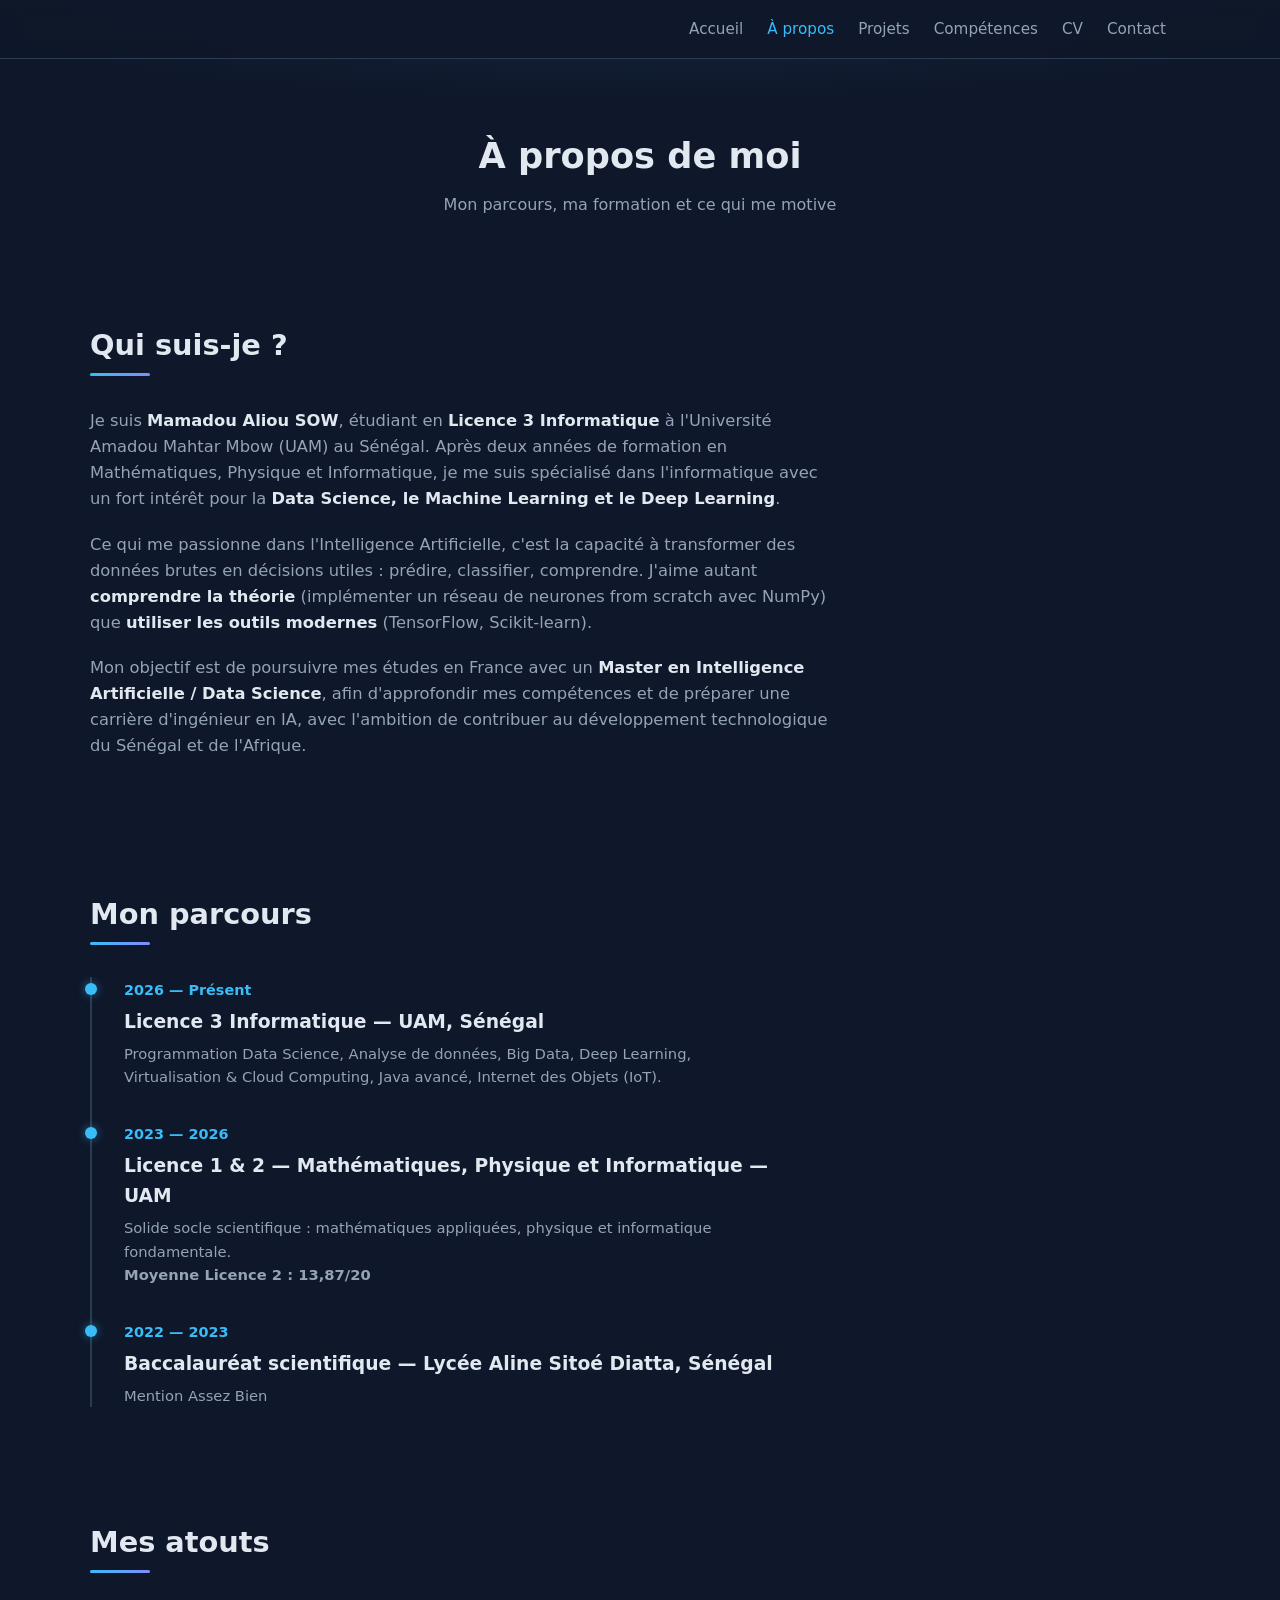
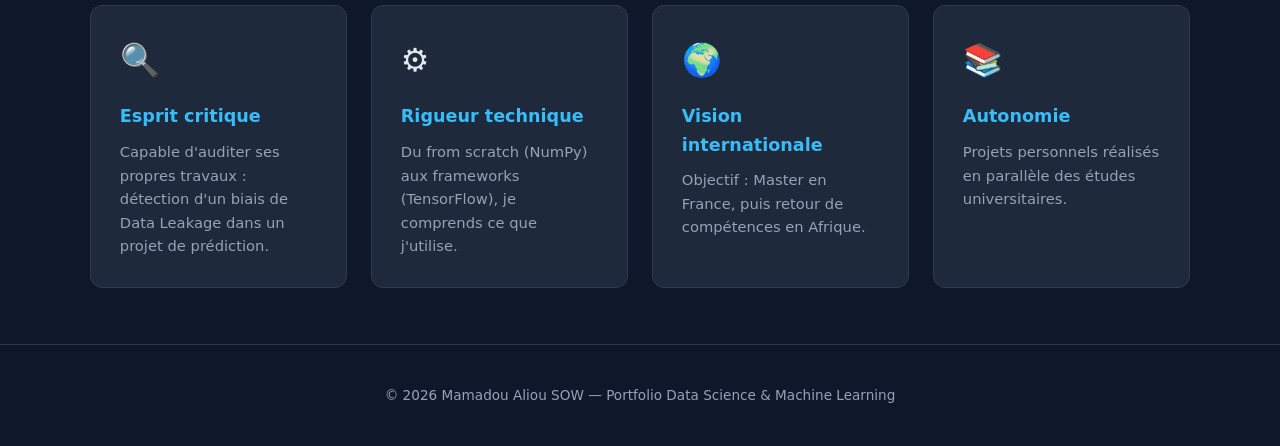
==== apropos.html @ 8566326d "Add files via upload Depot portfolio" ====
<!DOCTYPE html>
<html lang="fr">
<head>
<meta charset="UTF-8">
<meta name="viewport" content="width=device-width, initial-scale=1.0">
<title>À propos — Mamadou Aliou SOW</title>
<link rel="stylesheet" href="style.css">
</head>
<body>

<nav>
  <div class="nav-inner">
    <a href="index.html" class="logo"></a>
    <button class="burger" id="burger">☰</button>
    <ul class="nav-links" id="navLinks">
      <li><a href="index.html">Accueil</a></li>
      <li><a href="apropos.html">À propos</a></li>
      <li><a href="projets.html">Projets</a></li>
      <li><a href="competences.html">Compétences</a></li>
      <li><a href="cv.html">CV</a></li>
      <li><a href="contact.html">Contact</a></li>
    </ul>
  </div>
</nav>

<header class="page-hero">
  <h1>À propos de moi</h1>
  <p>Mon parcours, ma formation et ce qui me motive</p>
</header>

<section>
  <div class="section-inner">
    <h2 class="section-title">Qui suis-je ?</h2>
    <div class="about-text">
      <p>
        Je suis <strong>Mamadou Aliou SOW</strong>, étudiant en <strong>Licence 3 Informatique</strong>
        à l'Université Amadou Mahtar Mbow (UAM) au Sénégal. Après deux années de formation en
        Mathématiques, Physique et Informatique, je me suis spécialisé dans l'informatique
        avec un fort intérêt pour la <strong>Data Science, le Machine Learning et le Deep Learning</strong>.
      </p>
      <p>
        Ce qui me passionne dans l'Intelligence Artificielle, c'est la capacité à transformer
        des données brutes en décisions utiles : prédire, classifier, comprendre. J'aime autant
        <strong>comprendre la théorie</strong> (implémenter un réseau de neurones from scratch avec NumPy)
        que <strong>utiliser les outils modernes</strong> (TensorFlow, Scikit-learn).
      </p>
      <p>
        Mon objectif est de poursuivre mes études en France avec un
        <strong>Master en Intelligence Artificielle / Data Science</strong>, afin d'approfondir
        mes compétences et de préparer une carrière d'ingénieur en IA, avec l'ambition de
        contribuer au développement technologique du Sénégal et de l'Afrique.
      </p>
    </div>
  </div>
</section>

<section>
  <div class="section-inner">
    <h2 class="section-title">Mon parcours</h2>
    <div class="timeline">
      <div class="timeline-item">
        <span class="date">2026 — Présent</span>
        <h3>Licence 3 Informatique — UAM, Sénégal</h3>
        <p>Programmation Data Science, Analyse de données, Big Data, Deep Learning,
        Virtualisation & Cloud Computing, Java avancé, Internet des Objets (IoT).</p>
      </div>
      <div class="timeline-item">
        <span class="date">2023 — 2026</span>
        <h3>Licence 1 & 2 — Mathématiques, Physique et Informatique — UAM</h3>
        <p>Solide socle scientifique : mathématiques appliquées, physique et informatique fondamentale.</p>
        <p class="note">Moyenne Licence 2 : 13,87/20</p>
      </div>
      <div class="timeline-item">
        <span class="date">2022 — 2023</span>
        <h3>Baccalauréat scientifique — Lycée Aline Sitoé Diatta, Sénégal</h3>
        <p>Mention Assez Bien</p>
      </div>
    </div>
  </div>
</section>

<section>
  <div class="section-inner">
    <h2 class="section-title">Mes atouts</h2>
    <div class="grid-4">
      <div class="card">
        <div class="icon">🔍</div>
        <h3>Esprit critique</h3>
        <p>Capable d'auditer ses propres travaux : détection d'un biais de Data Leakage dans un projet de prédiction.</p>
      </div>
      <div class="card">
        <div class="icon">⚙️</div>
        <h3>Rigueur technique</h3>
        <p>Du from scratch (NumPy) aux frameworks (TensorFlow), je comprends ce que j'utilise.</p>
      </div>
      <div class="card">
        <div class="icon">🌍</div>
        <h3>Vision internationale</h3>
        <p>Objectif : Master en France, puis retour de compétences en Afrique.</p>
      </div>
      <div class="card">
        <div class="icon">📚</div>
        <h3>Autonomie</h3>
        <p>Projets personnels réalisés en parallèle des études universitaires.</p>
      </div>
    </div>
  </div>
</section>

<footer>© 2026 Mamadou Aliou SOW — Portfolio Data Science & Machine Learning</footer>
<script src="script.js"></script>
</body>
</html>
---- style.css ----
:root {
  --bg: #0f172a;
  --bg-card: #1e293b;
  --bg-soft: #162032;
  --text: #e2e8f0;
  --text-muted: #94a3b8;
  --accent: #38bdf8;
  --accent-2: #818cf8;
  --success: #4ade80;
  --border: #2b3b52;
}
* { margin: 0; padding: 0; box-sizing: border-box; }
html { scroll-behavior: smooth; }
body {
  font-family: 'Segoe UI', system-ui, -apple-system, sans-serif;
  background: var(--bg); color: var(--text); line-height: 1.6;
}

/* ===== NAVBAR ===== */
nav {
  position: fixed; top: 0; width: 100%; z-index: 100;
  background: rgba(15, 23, 42, 0.88); backdrop-filter: blur(10px);
  border-bottom: 1px solid var(--border);
}
.nav-inner {
  max-width: 1100px; margin: 0 auto; padding: 1rem 1.5rem;
  display: flex; justify-content: space-between; align-items: center;
}
.logo { font-weight: 700; font-size: 1.1rem; color: var(--accent); text-decoration: none; }
.nav-links { display: flex; gap: 1.5rem; list-style: none; }
.nav-links a { color: var(--text-muted); text-decoration: none; font-size: 0.95rem; transition: color .2s; }
.nav-links a:hover, .nav-links a.active { color: var(--accent); }
.burger { display: none; background: none; border: none; color: var(--text); font-size: 1.5rem; cursor: pointer; }

/* ===== HERO ACCUEIL ===== */
.hero {
  min-height: 100vh; display: flex; align-items: center;
  background:
    radial-gradient(ellipse 80% 50% at 20% -10%, rgba(56, 189, 248, .15), transparent),
    radial-gradient(ellipse 60% 40% at 90% 90%, rgba(129, 140, 248, .12), transparent);
  padding: 7rem 1.5rem 3rem;
}
.hero-inner { max-width: 1100px; margin: 0 auto; display: flex; align-items: center; gap: 4rem; }
.hero-content { flex: 1; }
.hero-photo { flex-shrink: 0; text-align: center; }
.hero-photo img {
  width: 340px; height: 340px;          /* ← 280px devient 340px */
  border-radius: 50%; object-fit: cover;
  object-position: 50% 20%;
  border: 4px solid var(--accent);
  box-shadow: 0 0 40px rgba(56, 189, 248, .3);
}
.hero-tag { color: var(--accent); font-weight: 600; letter-spacing: 2px; text-transform: uppercase; font-size: 0.85rem; }
.hero h1 { font-size: clamp(2rem, 5vw, 3.2rem); margin: 0.5rem 0; line-height: 1.15; }
.hero h1 span { color: var(--accent); }
.hero p.lead { color: var(--text-muted); max-width: 620px; font-size: 1.05rem; margin: 1rem 0 2rem; }
.stats { display: flex; gap: 2.5rem; flex-wrap: wrap; margin: 2.5rem 0; }
.stat b { display: block; font-size: 1.8rem; color: var(--accent); }
.stat span { color: var(--text-muted); font-size: 0.85rem; }

/* ===== BOUTONS ===== */
.btn {
  display: inline-block; padding: 0.8rem 1.6rem; border-radius: 8px;
  text-decoration: none; font-weight: 600; transition: transform .2s, box-shadow .2s;
}
.btn-primary { background: linear-gradient(135deg, var(--accent), var(--accent-2)); color: #0f172a; }
.btn-outline { border: 1px solid var(--accent); color: var(--accent); margin-left: 1rem; }
.btn:hover { transform: translateY(-3px); box-shadow: 0 10px 25px rgba(56, 189, 248, .25); }

/* ===== PAGES INTERNES ===== */
.page-hero {
  padding: 8rem 1.5rem 3rem; text-align: center;
  background:
    radial-gradient(ellipse 70% 60% at 50% -20%, rgba(56, 189, 248, .12), transparent);
}
.page-hero h1 { font-size: 2.2rem; }
.page-hero p { color: var(--text-muted); max-width: 640px; margin: 0.5rem auto 0; }

/* ===== SECTIONS ===== */
section { padding: 3.5rem 1.5rem; }
.section-inner { max-width: 1100px; margin: 0 auto; }
.section-title { font-size: 1.8rem; margin-bottom: 2.5rem; position: relative; display: inline-block; }
.section-title::after {
  content: ""; position: absolute; bottom: -8px; left: 0;
  width: 60px; height: 3px; border-radius: 2px;
  background: linear-gradient(90deg, var(--accent), var(--accent-2));
}

/* ===== CARDS ===== */
.grid-4 { display: grid; grid-template-columns: repeat(auto-fit, minmax(230px, 1fr)); gap: 1.5rem; }
.card {
  background: var(--bg-card); border: 1px solid var(--border);
  border-radius: 12px; padding: 1.8rem; transition: transform .25s, border-color .25s;
}
.card:hover { transform: translateY(-6px); border-color: var(--accent); }
.card .icon { font-size: 2rem; margin-bottom: 1rem; }
.card h3 { color: var(--accent); margin-bottom: 0.6rem; font-size: 1.1rem; }
.card p { color: var(--text-muted); font-size: 0.92rem; }

/* ===== PROJETS ===== */
.projects { display: grid; gap: 2rem; }
.project {
  background: var(--bg-card); border: 1px solid var(--border);
  border-radius: 14px; padding: 2rem; transition: transform .25s, border-color .25s;
}
.project:hover { transform: translateY(-4px); border-color: var(--accent); }
.badge {
  display: inline-block; padding: 0.25rem 0.8rem; border-radius: 99px;
  font-size: 0.75rem; font-weight: 600; margin-bottom: 0.8rem;
}
.badge-ml { background: rgba(56, 189, 248, .15); color: var(--accent); }
.badge-dl { background: rgba(129, 140, 248, .15); color: var(--accent-2); }
.badge-ds { background: rgba(74, 222, 128, .15); color: var(--success); }
.badge-dev { background: rgba(244, 114, 182, .15); color: #f472b6; }
.project h3 { font-size: 1.3rem; margin-bottom: 0.6rem; }
.project-year { color: var(--text-muted); font-size: 0.85rem; font-weight: 400; }
.project p { color: var(--text-muted); font-size: 0.95rem; margin-bottom: 1rem; }
.project ul { color: var(--text-muted); font-size: 0.9rem; margin: 0 0 1rem 1.2rem; }
.result { color: var(--success); font-weight: 600; font-size: 0.9rem; margin-bottom: 1rem; }
.tags { display: flex; flex-wrap: wrap; gap: 0.5rem; }
.tag {
  background: var(--bg-soft); border: 1px solid var(--border);
  padding: 0.2rem 0.7rem; border-radius: 6px; font-size: 0.78rem; color: var(--text-muted);
}
.project-link { display: inline-block; margin-top: 1rem; color: var(--accent); text-decoration: none; font-weight: 600; font-size: 0.95rem; }
.project-link:hover { text-decoration: underline; }

/* ===== TIMELINE ===== */
.timeline { border-left: 2px solid var(--border); padding-left: 2rem; display: grid; gap: 2rem; max-width: 700px; }
.timeline-item { position: relative; }
.timeline-item::before {
  content: ""; position: absolute; left: calc(-2rem - 7px); top: 6px;
  width: 12px; height: 12px; border-radius: 50%;
  background: var(--accent); box-shadow: 0 0 10px rgba(56, 189, 248, .5);
}
.timeline-item .date { color: var(--accent); font-weight: 600; font-size: 0.9rem; }
.timeline-item h3 { margin: 0.3rem 0; }
.timeline-item p { color: var(--text-muted); font-size: 0.92rem; }
.note { color: var(--success); font-weight: 600; }

/* ===== COMPÉTENCES ===== */
.skills { display: grid; grid-template-columns: repeat(auto-fit, minmax(300px, 1fr)); gap: 2.5rem 3rem; }
.skill h4 { color: var(--accent); margin-bottom: 1.5rem; font-size: 1.05rem; }
.bar-label { display: flex; justify-content: space-between; font-size: 0.88rem; margin-bottom: 0.35rem; }
.bar-label span:last-child { color: var(--text-muted); }
.bar { background: var(--bg-soft); border: 1px solid var(--border); border-radius: 99px; height: 8px; margin-bottom: 1.1rem; overflow: hidden; }
.bar-fill { height: 100%; border-radius: 99px; background: linear-gradient(90deg, var(--accent), var(--accent-2)); }

/* ===== CONTACT / CV ===== */
.contact-grid { display: grid; grid-template-columns: repeat(auto-fit, minmax(250px, 1fr)); gap: 1.5rem; }
.contact-card {
  background: var(--bg-card); border: 1px solid var(--border); border-radius: 12px;
  padding: 1.5rem; text-decoration: none; color: var(--text); transition: border-color .2s, transform .2s;
  text-align: center;
}
.contact-card:hover { border-color: var(--accent); transform: translateY(-4px); }
.contact-card .label { color: var(--text-muted); font-size: 0.8rem; text-transform: uppercase; letter-spacing: 1px; }
.contact-card .value { color: var(--accent); font-weight: 600; margin-top: 0.3rem; word-break: break-all; }
.contact-card .icon { font-size: 1.8rem; margin-bottom: 0.5rem; }

.cv-frame {
  background: var(--bg-card); border: 1px solid var(--border);
  border-radius: 12px; overflow: hidden; margin-top: 2rem;
}
.cv-frame iframe { width: 100%; height: 650px; border: none; display: block; }

.about-text { max-width: 750px; color: var(--text-muted); font-size: 1.02rem; }
.about-text strong { color: var(--text); }
.about-text p { margin-bottom: 1.2rem; }

footer {
  text-align: center; padding: 2.5rem 1rem; border-top: 1px solid var(--border);
  color: var(--text-muted); font-size: 0.85rem;
}

/* ===== RESPONSIVE ===== */
@media (max-width: 768px) {
  .burger { display: block; }
  .nav-links {
    display: none; position: absolute; top: 100%; left: 0; width: 100%;
    background: var(--bg); flex-direction: column; padding: 1rem 1.5rem; gap: 1rem;
    border-bottom: 1px solid var(--border);
  }
  .nav-links.open { display: flex; }
  .hero-inner { flex-direction: column-reverse; gap: 2rem; }
  .hero-photo img { width: 260px; height: 260px; } 
  .btn-outline { margin-left: 0; margin-top: 1rem; }
  .stats { gap: 1.5rem; }
  .project { padding: 1.5rem; }
}


/* ===== PAGES PROJET DÉTAILLÉES ===== */
.detail-badges { margin: 1rem 0; }

table {
  width: 100%; border-collapse: collapse; margin: 1.5rem 0;
  background: var(--bg-card); border-radius: 8px; overflow: hidden;
}
th, td { padding: 0.8rem 1rem; text-align: left; font-size: 0.92rem; }
th { background: var(--bg-soft); color: var(--accent); font-weight: 600; }
td { color: var(--text-muted); border-top: 1px solid var(--border); }

.archi {
  background: var(--bg-card); border: 1px dashed var(--accent);
  border-radius: 8px; padding: 1rem 1.5rem; margin: 1.5rem 0;
  font-family: 'Consolas', monospace; color: var(--accent);
  text-align: center; font-size: 1.05rem;
}

h3.sub { color: var(--accent); font-size: 1.25rem; margin: 2.5rem 0 1rem; }

.checklist { list-style: none; margin: 1rem 0; }
.checklist li { margin-bottom: 0.7rem; color: var(--text-muted); font-size: 0.95rem; }
.checklist li::before { content: "▸ "; color: var(--accent); font-weight: 700; }

.callout {
  background: rgba(244, 114, 182, .08); border-left: 3px solid #f472b6;
  padding: 1rem 1.5rem; border-radius: 0 8px 8px 0; margin: 1.5rem 0;
  color: var(--text-muted); font-size: 0.95rem;
}
.callout strong { color: #f472b6; }
.callout-success {
  background: rgba(74, 222, 128, .08); border-left: 3px solid var(--success);
}
.callout-success strong { color: var(--success); }

.figures { display: grid; grid-template-columns: repeat(auto-fit, minmax(280px, 1fr)); gap: 1.5rem; margin: 1.5rem 0; }
.figures figure { text-align: center; }
.figures img { width: 100%; border-radius: 10px; border: 1px solid var(--border); background: #fff; }
.figures figcaption { color: var(--text-muted); font-size: 0.82rem; margin-top: 0.5rem; }

.prev-next { display: flex; justify-content: space-between; gap: 1rem; margin-top: 3rem; flex-wrap: wrap; }
.prev-next a {
  color: var(--text); text-decoration: none; padding: 1rem 1.5rem; flex: 1;
  background: var(--bg-card); border: 1px solid var(--border);
  border-radius: 10px; transition: border-color .2s; min-width: 200px;
}
.prev-next a:hover { border-color: var(--accent); }
.prev-next a span { display: block; font-size: 0.78rem; color: var(--accent); margin-bottom: 0.3rem; }

.context-note { color: var(--text-muted); font-size: 0.85rem; font-style: italic; }
.figures figure img { max-width: 750px; margin: 0 auto; display: block; }
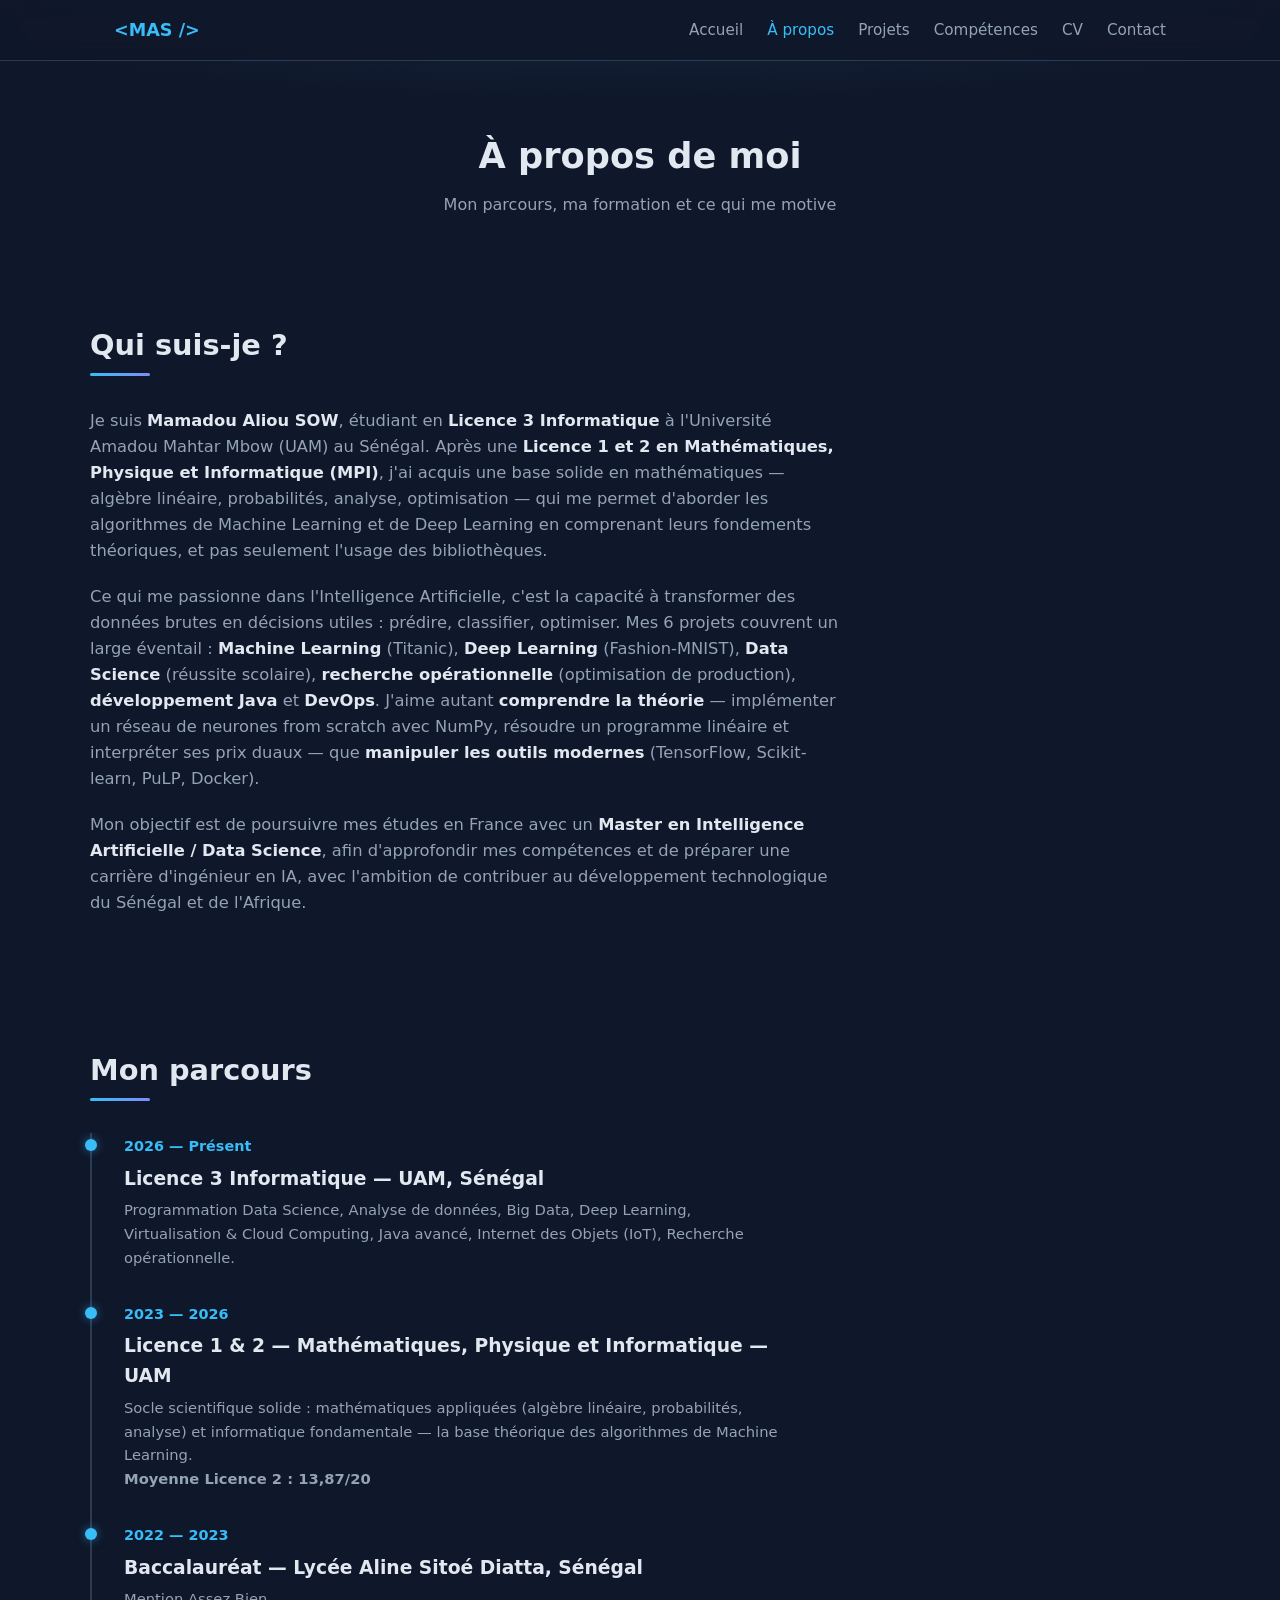
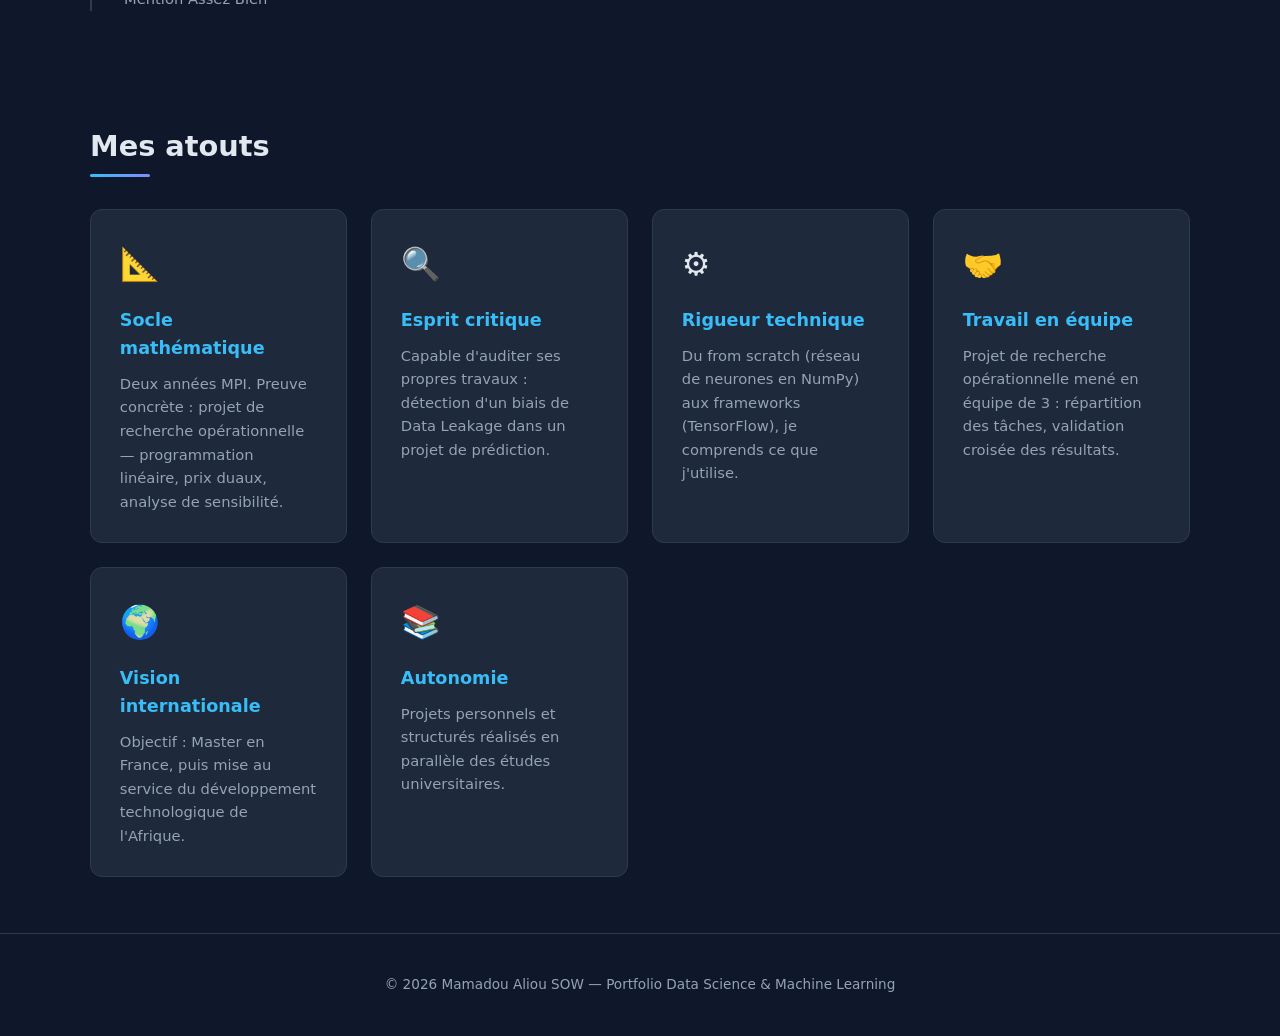
==== commit 3a05d051: "modification" ====
--- a/apropos.html
+++ b/apropos.html
@@ -10,7 +10,7 @@
 
 <nav>
   <div class="nav-inner">
-    <a href="index.html" class="logo"></a>
+    <a href="index.html" class="logo">&lt;MAS /&gt;</a>
     <button class="burger" id="burger">☰</button>
     <ul class="nav-links" id="navLinks">
       <li><a href="index.html">Accueil</a></li>
@@ -34,15 +34,22 @@
     <div class="about-text">
       <p>
         Je suis <strong>Mamadou Aliou SOW</strong>, étudiant en <strong>Licence 3 Informatique</strong>
-        à l'Université Amadou Mahtar Mbow (UAM) au Sénégal. Après deux années de formation en
-        Mathématiques, Physique et Informatique, je me suis spécialisé dans l'informatique
-        avec un fort intérêt pour la <strong>Data Science, le Machine Learning et le Deep Learning</strong>.
+        à l'Université Amadou Mahtar Mbow (UAM) au Sénégal. Après une <strong>Licence 1 et 2 en
+        Mathématiques, Physique et Informatique (MPI)</strong>, j'ai acquis une base solide en
+        mathématiques — algèbre linéaire, probabilités, analyse, optimisation — qui me permet
+        d'aborder les algorithmes de Machine Learning et de Deep Learning en comprenant leurs
+        fondements théoriques, et pas seulement l'usage des bibliothèques.
       </p>
       <p>
         Ce qui me passionne dans l'Intelligence Artificielle, c'est la capacité à transformer
-        des données brutes en décisions utiles : prédire, classifier, comprendre. J'aime autant
-        <strong>comprendre la théorie</strong> (implémenter un réseau de neurones from scratch avec NumPy)
-        que <strong>utiliser les outils modernes</strong> (TensorFlow, Scikit-learn).
+        des données brutes en décisions utiles : prédire, classifier, optimiser. Mes 6 projets
+        couvrent un large éventail : <strong>Machine Learning</strong> (Titanic),
+        <strong>Deep Learning</strong> (Fashion-MNIST), <strong>Data Science</strong> (réussite
+        scolaire), <strong>recherche opérationnelle</strong> (optimisation de production),
+        <strong>développement Java</strong> et <strong>DevOps</strong>. J'aime autant
+        <strong>comprendre la théorie</strong> — implémenter un réseau de neurones from scratch
+        avec NumPy, résoudre un programme linéaire et interpréter ses prix duaux — que
+        <strong>manipuler les outils modernes</strong> (TensorFlow, Scikit-learn, PuLP, Docker).
       </p>
       <p>
         Mon objectif est de poursuivre mes études en France avec un
@@ -62,17 +69,20 @@
         <span class="date">2026 — Présent</span>
         <h3>Licence 3 Informatique — UAM, Sénégal</h3>
         <p>Programmation Data Science, Analyse de données, Big Data, Deep Learning,
-        Virtualisation & Cloud Computing, Java avancé, Internet des Objets (IoT).</p>
+        Virtualisation & Cloud Computing, Java avancé, Internet des Objets (IoT),
+        Recherche opérationnelle.</p>
       </div>
       <div class="timeline-item">
         <span class="date">2023 — 2026</span>
         <h3>Licence 1 & 2 — Mathématiques, Physique et Informatique — UAM</h3>
-        <p>Solide socle scientifique : mathématiques appliquées, physique et informatique fondamentale.</p>
+        <p>Socle scientifique solide : mathématiques appliquées (algèbre linéaire, probabilités,
+        analyse) et informatique fondamentale — la base théorique des algorithmes de Machine
+        Learning.</p>
         <p class="note">Moyenne Licence 2 : 13,87/20</p>
       </div>
       <div class="timeline-item">
         <span class="date">2022 — 2023</span>
-        <h3>Baccalauréat scientifique — Lycée Aline Sitoé Diatta, Sénégal</h3>
+        <h3>Baccalauréat — Lycée Aline Sitoé Diatta, Sénégal</h3>
         <p>Mention Assez Bien</p>
       </div>
     </div>
@@ -84,6 +94,11 @@
     <h2 class="section-title">Mes atouts</h2>
     <div class="grid-4">
       <div class="card">
+        <div class="icon">📐</div>
+        <h3>Socle mathématique</h3>
+        <p>Deux années MPI. Preuve concrète : projet de recherche opérationnelle — programmation linéaire, prix duaux, analyse de sensibilité.</p>
+      </div>
+      <div class="card">
         <div class="icon">🔍</div>
         <h3>Esprit critique</h3>
         <p>Capable d'auditer ses propres travaux : détection d'un biais de Data Leakage dans un projet de prédiction.</p>
@@ -91,17 +106,22 @@
       <div class="card">
         <div class="icon">⚙️</div>
         <h3>Rigueur technique</h3>
-        <p>Du from scratch (NumPy) aux frameworks (TensorFlow), je comprends ce que j'utilise.</p>
+        <p>Du from scratch (réseau de neurones en NumPy) aux frameworks (TensorFlow), je comprends ce que j'utilise.</p>
+      </div>
+      <div class="card">
+        <div class="icon">🤝</div>
+        <h3>Travail en équipe</h3>
+        <p>Projet de recherche opérationnelle mené en équipe de 3 : répartition des tâches, validation croisée des résultats.</p>
       </div>
       <div class="card">
         <div class="icon">🌍</div>
         <h3>Vision internationale</h3>
-        <p>Objectif : Master en France, puis retour de compétences en Afrique.</p>
+        <p>Objectif : Master en France, puis mise au service du développement technologique de l'Afrique.</p>
       </div>
       <div class="card">
         <div class="icon">📚</div>
         <h3>Autonomie</h3>
-        <p>Projets personnels réalisés en parallèle des études universitaires.</p>
+        <p>Projets personnels et structurés réalisés en parallèle des études universitaires.</p>
       </div>
     </div>
   </div>
@@ -110,4 +130,4 @@
 <footer>© 2026 Mamadou Aliou SOW — Portfolio Data Science & Machine Learning</footer>
 <script src="script.js"></script>
 </body>
-</html>+</html>
--- a/style.css
+++ b/style.css
@@ -240,4 +240,5 @@
 .prev-next a span { display: block; font-size: 0.78rem; color: var(--accent); margin-bottom: 0.3rem; }
 
 .context-note { color: var(--text-muted); font-size: 0.85rem; font-style: italic; }
-.figures figure img { max-width: 750px; margin: 0 auto; display: block; }+.figures figure img { max-width: 750px; margin: 0 auto; display: block; }
+.badge-ro { background: rgba(251, 146, 60, .15); color: #fb923c; }
